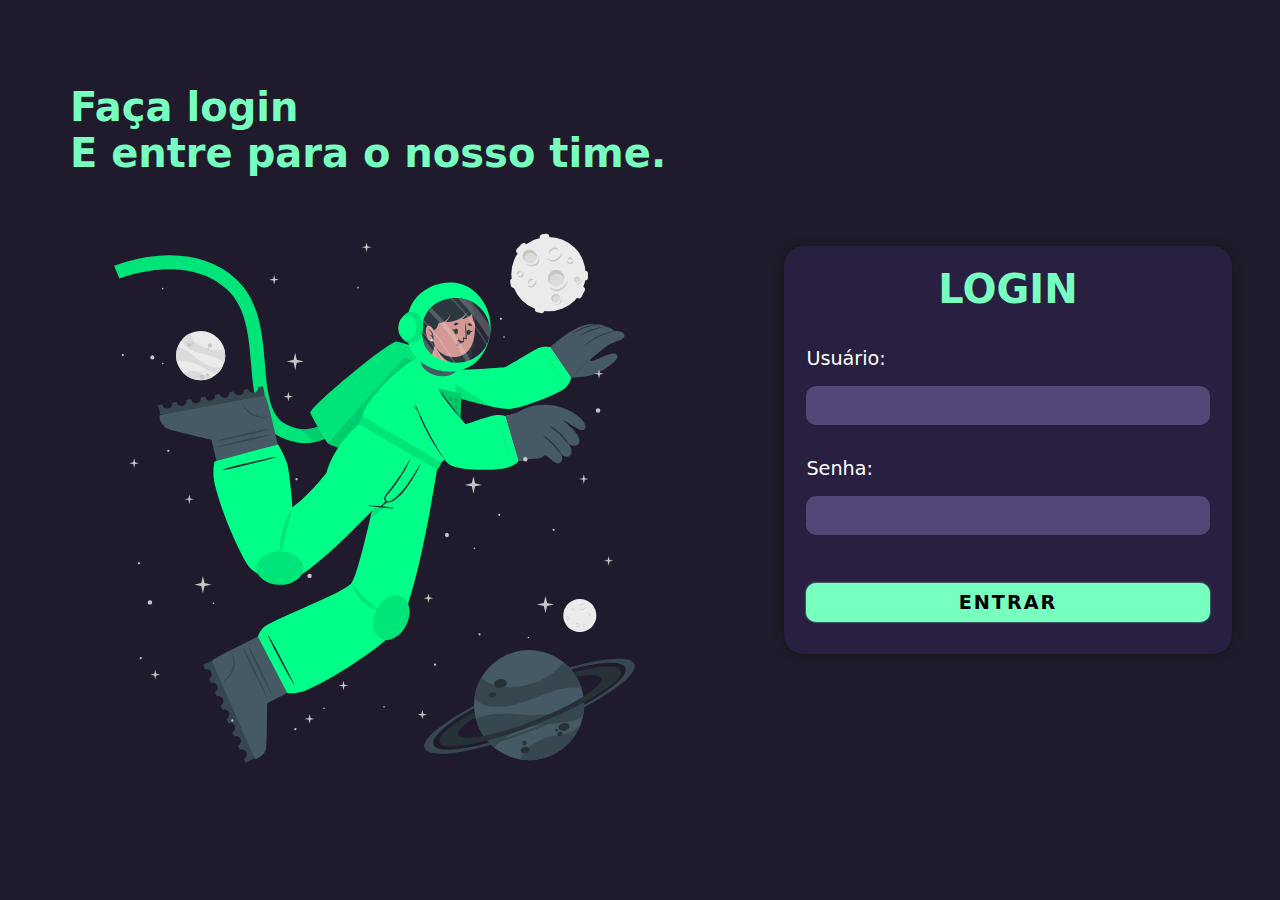
==== index.html @ 0bc6a580 "implementação da tela de login" ====
<!DOCTYPE html>
<html lang="pt-br">

<head>
    <meta charset="UTF-8">
    <meta http-equiv="X-UA-Compatible" content="IE=edge">
    <meta name="viewport" content="width=device-width, initial-scale=1.0">
    <link rel="stylesheet" href="style/style.css">
    <title>Astronaut Login</title>
</head>

<body class="body">
    <main class="main">
        <aside class="aside-login">
            <h1 class="aside-text">Faça login <br> E entre para o nosso time.</h1>
            <img class="aside-img" src="images/astronaut-animate.svg" alt="astronauta">
        </aside>
        <section class="login-container">
            <h2 class="login-title">LOGIN</h2>
            <form class="login-form">
                <label class="login-form-label" for="usuario">Usuário: <input class="login-form-input" type="text" name="username" id="usuario"></label>
                <label class="login-form-label" for="senha">Senha: <input class="login-form-input" type="password" name="password" id="senha"></label>
                <button class="login-form-buttom" type="button">ENTRAR</button>
            </form>
        </section>
    </main>
</body>

</html>
---- style/style.css ----
* {
    padding: 0;
    margin: 0;
    box-sizing: border-box;
    font-family: system-ui, -apple-system, BlinkMacSystemFont, 'Segoe UI', Roboto, Oxygen, Ubuntu, Cantarell, 'Open Sans', 'Helvetica Neue', sans-serif;
}

.body {
    background-color: #201b2c;
}

.main {
    display: flex;
    justify-content: space-around;
    align-items: center;
    height: 100vh;
}

.aside-login {
    display: flex;
    flex-direction: column;
    align-items: center;
    justify-content: center;
}

.aside-text {
    font-size: 2.5rem;
    color: #77ffc0;
    user-select: none;
    transition: all 0.3s ease-in-out;
}

.aside-img {
    width: 40rem;
    height: 40rem;
    transition: all 0.3s ease-in-out;
}

.login-container {
    width: 35vw;
    background-color: #292041;
    box-shadow: 0 0 10px rgb(22, 22, 22);
    border-radius: 20px;
}

.login-title {
    font-size: 2.5rem;
    color: #77ffc0;
    text-align: center;
    margin: 1.2rem 0;
}

.login-form {
    display: flex;
    flex-direction: column;
    align-items: center;
}

.login-form-label {
    display: flex;
    flex-direction: column;
    align-items: start;
    margin: 1rem 0;
    width: 90%;
    font-size: 1.2rem;
    color: white;
    gap: 1rem;
    cursor: pointer;
    user-select: none;
}

.login-form-input {
    width: 100%;
    font-size: 1.2rem;
    padding: 0.5rem;
    background-color: #544677;
    outline: none;
    border: solid black;
    border-width: 0;
    border-radius: 10px;
    color: white;
}

.login-form-buttom {
    width: 90%;
    margin: 2rem;
    padding: 0.5rem;
    font-size: 1.2rem;
    letter-spacing: 2px;
    border-radius: 10px;
    cursor: pointer;
    background-color: #77ffc0;
    color: black;
    font-weight: bold;
    border: none;
    box-shadow: 0 0 2px #77ffc0;
    transition: all 0.3s ease-in-out;
    user-select: none;
}

.login-form-buttom:hover {
    box-shadow: none;
}

@media screen and (max-width: 1100px) {
    .aside-img {
        width: 30rem;
        height: 30rem;
    }

    .aside-text {
        font-size: 2rem;
    }
}

@media screen and (max-width:900px) {
    .main {
        flex-direction: column;
        align-items: center;
        justify-content: center;
        height: auto;
    }

    .aside-text {
        font-size: 2rem;
        margin-top: 2rem;
    }

    .aside-img {
        width: 100%;
        height: 50%;
    }

    .login-container {
        width: 90%;
        margin: 2rem;
    }

}

@media screen and (max-width: 430px) {
    .aside-text {
        font-size: 1.8rem;
    }

    .main {
        height: auto;
    }
}
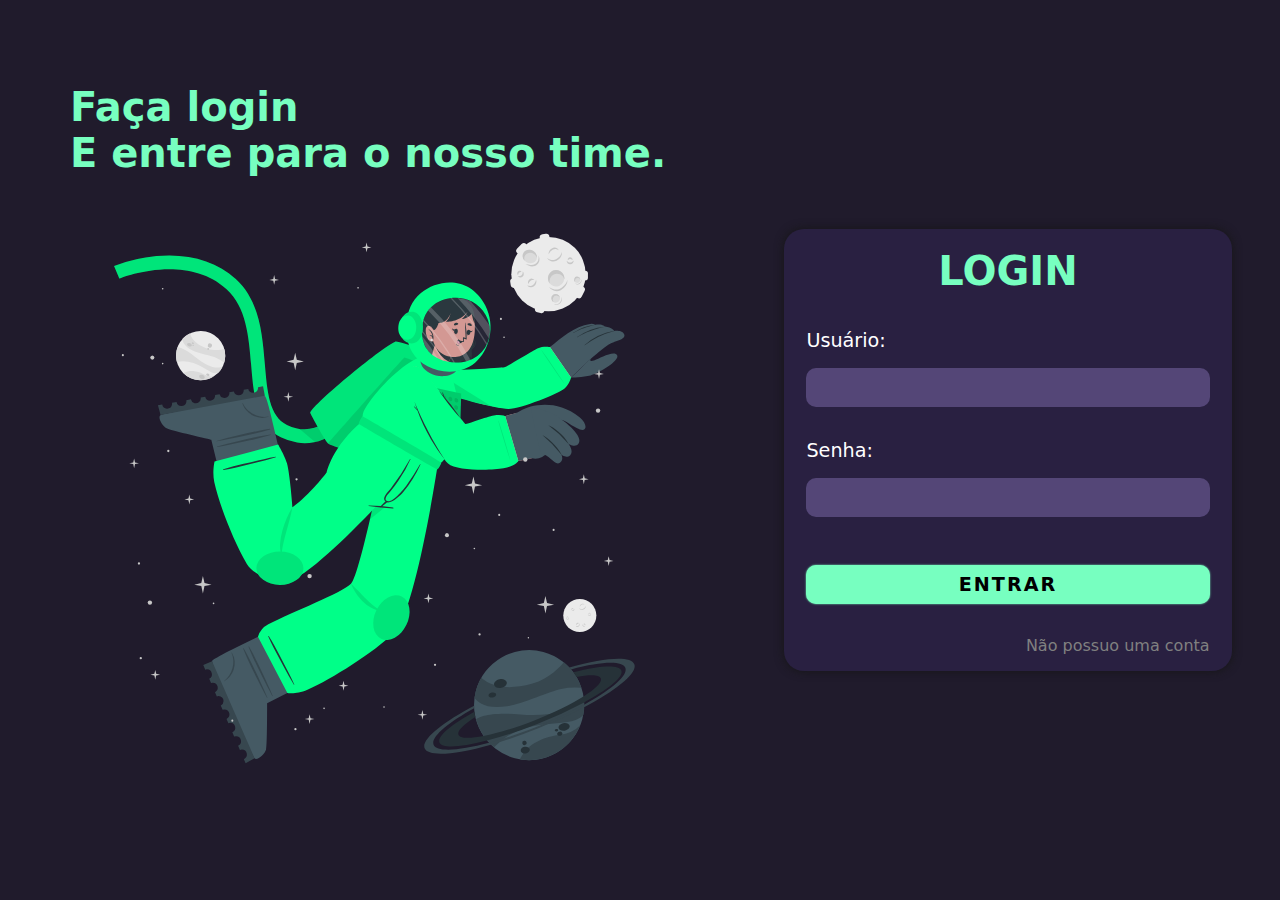
==== commit cbb6c39b: "implementação 1.0 da página de cadastro" ====
--- a/index.html
+++ b/index.html
@@ -5,7 +5,7 @@
     <meta charset="UTF-8">
     <meta http-equiv="X-UA-Compatible" content="IE=edge">
     <meta name="viewport" content="width=device-width, initial-scale=1.0">
-    <link rel="stylesheet" href="style/style.css">
+    <link rel="stylesheet" href="style/login.css">
     <title>Astronaut Login</title>
 </head>
 
@@ -20,7 +20,10 @@
             <form class="login-form">
                 <label class="login-form-label" for="usuario">Usuário: <input class="login-form-input" type="text" name="username" id="usuario"></label>
                 <label class="login-form-label" for="senha">Senha: <input class="login-form-input" type="password" name="password" id="senha"></label>
-                <button class="login-form-buttom" type="button">ENTRAR</button>
+                <button class="login-form-button" type="button">ENTRAR</button>
+                <div class="login-form-singup-link-container">
+                    <a class="login-form-singup-link" href="pages/singup.html">Não possuo uma conta</a>
+                </div>
             </form>
         </section>
     </main>
--- a/style/login.css
+++ b/style/login.css
@@ -0,0 +1,195 @@
+* {
+    padding: 0;
+    margin: 0;
+    box-sizing: border-box;
+    font-family: system-ui, -apple-system, BlinkMacSystemFont, 'Segoe UI', Roboto, Oxygen, Ubuntu, Cantarell, 'Open Sans', 'Helvetica Neue', sans-serif;
+    text-decoration: none;
+    font-style: none;
+}
+
+.body {
+    background-color: #201b2c;
+}
+
+.main {
+    display: flex;
+    justify-content: space-around;
+    align-items: center;
+    height: 100vh;
+}
+
+.aside-login {
+    display: flex;
+    flex-direction: column;
+    align-items: center;
+    justify-content: center;
+}
+
+.aside-text {
+    font-size: 2.5rem;
+    color: #77ffc0;
+    user-select: none;
+    transition: all 0.3s ease-in-out;
+}
+
+.aside-img {
+    width: 40rem;
+    height: 40rem;
+    transition: all 0.3s ease-in-out;
+}
+
+.login-container {
+    width: 35vw;
+    background-color: #292041;
+    box-shadow: 0 0 10px rgb(22, 22, 22);
+    border-radius: 20px;
+}
+
+.login-title {
+    font-size: 2.5rem;
+    color: #77ffc0;
+    text-align: center;
+    margin: 1.2rem 0;
+}
+
+.login-form {
+    display: flex;
+    flex-direction: column;
+    align-items: center;
+}
+
+.login-form-label {
+    display: flex;
+    flex-direction: column;
+    align-items: start;
+    margin: 1rem 0;
+    width: 90%;
+    font-size: 1.2rem;
+    color: white;
+    gap: 1rem;
+    cursor: pointer;
+    user-select: none;
+}
+
+.login-form-input {
+    width: 100%;
+    font-size: 1.2rem;
+    padding: 0.5rem;
+    background-color: #544677;
+    outline: none;
+    border: solid black;
+    border-width: 0;
+    border-radius: 10px;
+    color: white;
+}
+
+.login-form-button {
+    width: 90%;
+    margin: 2rem;
+    padding: 0.5rem;
+    font-size: 1.2rem;
+    letter-spacing: 2px;
+    border-radius: 10px;
+    cursor: pointer;
+    background-color: #77ffc0;
+    color: black;
+    font-weight: bold;
+    border: none;
+    box-shadow: 0 0 2px #77ffc0;
+    transition: all 0.3s ease-in-out;
+    user-select: none;
+}
+
+.login-form-button:hover {
+    box-shadow: none;
+}
+
+.login-form-singup-link-container {
+    display: flex;
+    justify-content: end;
+    width: 90%;
+}
+
+.login-form-singup-link {
+    color: gray;
+    margin-bottom: 1rem;
+    transition: 0.3s ease-in-out;
+}
+
+.login-form-singup-link:hover {
+    color: white;
+}
+
+@media screen and (max-width: 1100px) {
+    .aside-img {
+        width: 30rem;
+        height: 30rem;
+    }
+
+    .aside-text {
+        font-size: 2rem;
+    }
+}
+
+@media screen and (max-width: 1340px) {
+    .aside-img-singup {
+        width: 25rem;
+        height: 25rem;
+    }
+
+    .singup-container {
+        width: 55vw;
+    }
+}
+
+@media screen and (max-width:900px) {
+    .main {
+        flex-direction: column;
+        align-items: center;
+        justify-content: center;
+        height: auto;
+    }
+
+    .aside-text {
+        font-size: 2rem;
+        margin-top: 2rem;
+    }
+
+    .aside-img {
+        width: 100%;
+        height: 50%;
+    }
+
+    .login-container {
+        width: 90%;
+        margin: 2rem;
+    }
+
+    .singup-container {
+        width: 90%;
+    }
+
+}
+
+@media screen and (max-width: 600px) {
+    .singup-form {
+        display: flex;
+        flex-direction: column;
+        justify-content: start;
+        margin: 1rem 0;
+    }
+}
+
+@media screen and (max-width: 430px) {
+    .aside-text {
+        font-size: 1.8rem;
+    }
+
+    .main {
+        height: auto;
+    }
+
+    .aside-img-singup {
+        width: 90%;
+    }
+}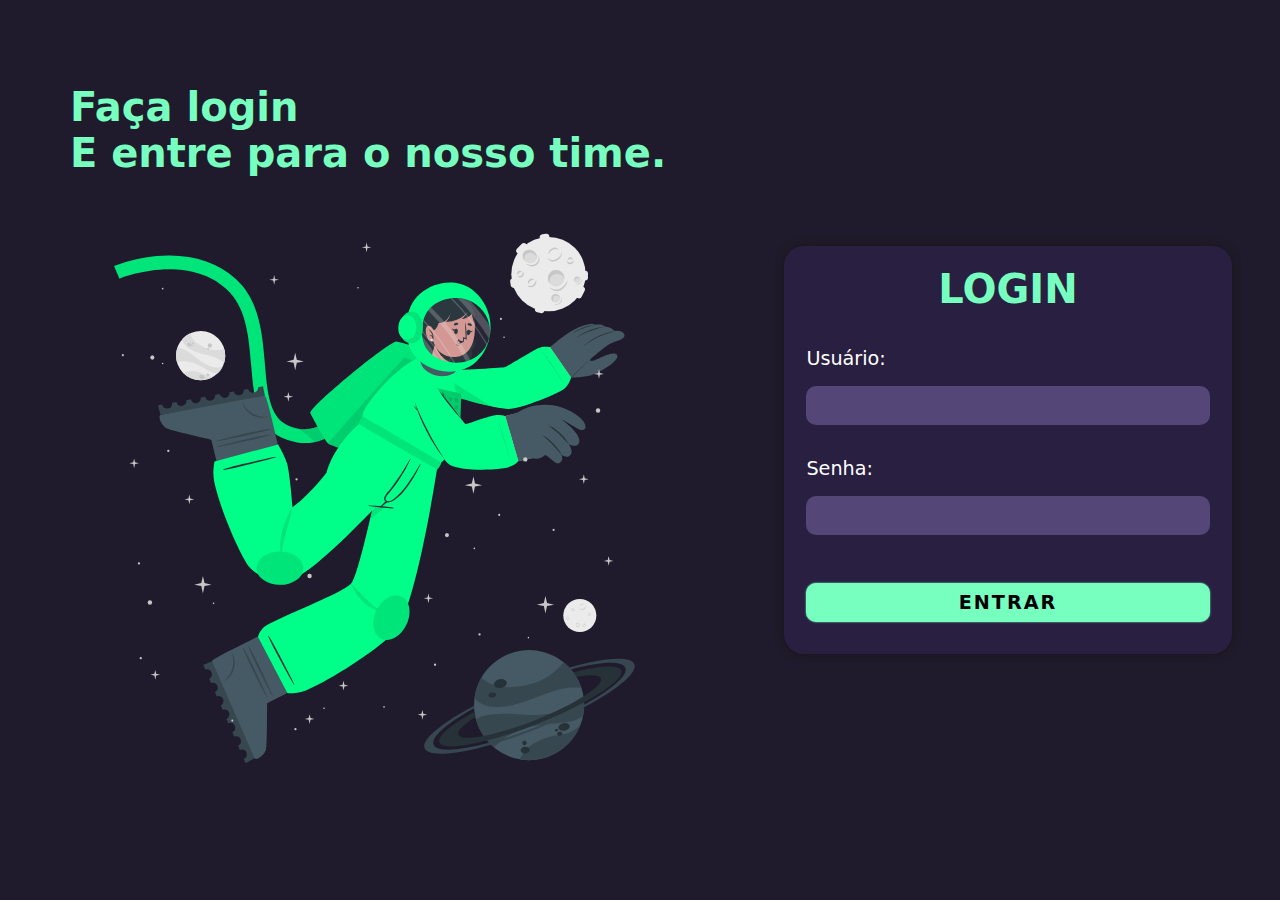
==== commit 762dcefe: "reajuste no projeto" ====
--- a/index.html
+++ b/index.html
@@ -21,9 +21,6 @@
                 <label class="login-form-label" for="usuario">Usuário: <input class="login-form-input" type="text" name="username" id="usuario"></label>
                 <label class="login-form-label" for="senha">Senha: <input class="login-form-input" type="password" name="password" id="senha"></label>
                 <button class="login-form-button" type="button">ENTRAR</button>
-                <div class="login-form-singup-link-container">
-                    <a class="login-form-singup-link" href="pages/singup.html">Não possuo uma conta</a>
-                </div>
             </form>
         </section>
     </main>
